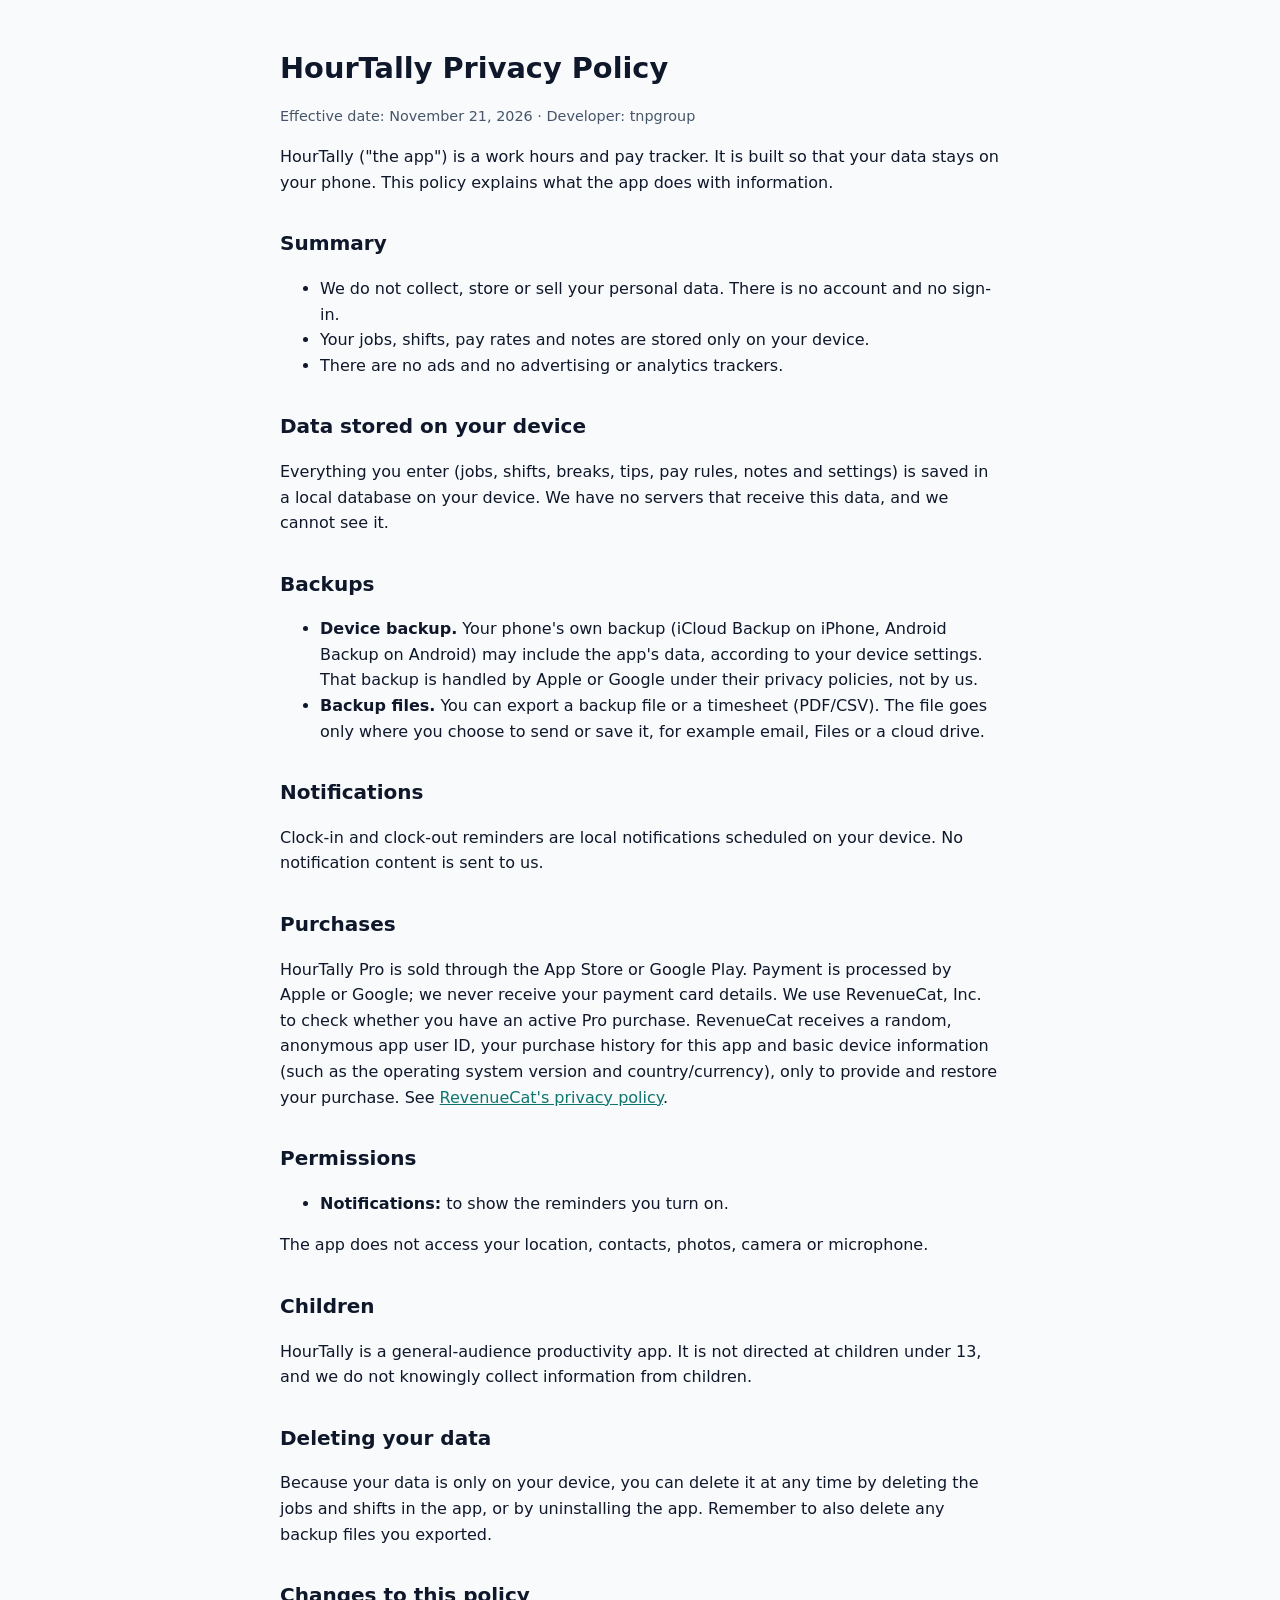
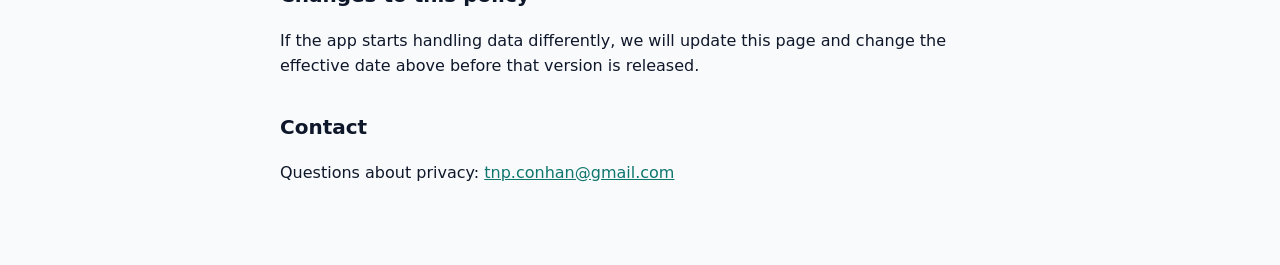
==== hourtally/privacy.html @ 39234b69 "HourTally: privacy policy and support pages Co-Authored-By: Claude Opus 5.5 <noreply@anthropic.com>" ====
<!doctype html>
<html lang="en">
<head>
<meta charset="utf-8">
<meta name="viewport" content="width=device-width, initial-scale=1">
<title>HourTally Privacy Policy</title>
<link rel="stylesheet" href="../style.css">
</head>
<body>
<main>
<h1>HourTally Privacy Policy</h1>
<p class="meta">Effective date: November 21, 2026 · Developer: tnpgroup</p>

<p>HourTally ("the app") is a work hours and pay tracker. It is built so that your data stays on your phone. This policy explains what the app does with information.</p>

<h2>Summary</h2>
<ul>
  <li>We do not collect, store or sell your personal data. There is no account and no sign-in.</li>
  <li>Your jobs, shifts, pay rates and notes are stored only on your device.</li>
  <li>There are no ads and no advertising or analytics trackers.</li>
</ul>

<h2>Data stored on your device</h2>
<p>Everything you enter (jobs, shifts, breaks, tips, pay rules, notes and settings) is saved in a local database on your device. We have no servers that receive this data, and we cannot see it.</p>

<h2>Backups</h2>
<ul>
  <li><strong>Device backup.</strong> Your phone's own backup (iCloud Backup on iPhone, Android Backup on Android) may include the app's data, according to your device settings. That backup is handled by Apple or Google under their privacy policies, not by us.</li>
  <li><strong>Backup files.</strong> You can export a backup file or a timesheet (PDF/CSV). The file goes only where you choose to send or save it, for example email, Files or a cloud drive.</li>
</ul>

<h2>Notifications</h2>
<p>Clock-in and clock-out reminders are local notifications scheduled on your device. No notification content is sent to us.</p>

<h2>Purchases</h2>
<p>HourTally Pro is sold through the App Store or Google Play. Payment is processed by Apple or Google; we never receive your payment card details. We use RevenueCat, Inc. to check whether you have an active Pro purchase. RevenueCat receives a random, anonymous app user ID, your purchase history for this app and basic device information (such as the operating system version and country/currency), only to provide and restore your purchase. See <a href="https://www.revenuecat.com/privacy">RevenueCat's privacy policy</a>.</p>

<h2>Permissions</h2>
<ul>
  <li><strong>Notifications:</strong> to show the reminders you turn on.</li>
</ul>
<p>The app does not access your location, contacts, photos, camera or microphone.</p>

<h2>Children</h2>
<p>HourTally is a general-audience productivity app. It is not directed at children under 13, and we do not knowingly collect information from children.</p>

<h2>Deleting your data</h2>
<p>Because your data is only on your device, you can delete it at any time by deleting the jobs and shifts in the app, or by uninstalling the app. Remember to also delete any backup files you exported.</p>

<h2>Changes to this policy</h2>
<p>If the app starts handling data differently, we will update this page and change the effective date above before that version is released.</p>

<h2>Contact</h2>
<p>Questions about privacy: <a href="mailto:tnp.conhan@gmail.com">tnp.conhan@gmail.com</a></p>
</main>
</body>
</html>
---- style.css ----
:root { --bg: #f8fafc; --fg: #0f172a; --muted: #475569; --link: #0f766e; }
@media (prefers-color-scheme: dark) { :root { --bg: #0b1220; --fg: #e2e8f0; --muted: #94a3b8; --link: #5eead4; } }
body { margin: 0; background: var(--bg); color: var(--fg); font: 16px/1.6 system-ui, -apple-system, "Segoe UI", Roboto, sans-serif; }
main { max-width: 720px; margin: 0 auto; padding: 32px 16px 64px; }
h1 { font-size: 1.8rem; line-height: 1.2; }
h2 { margin-top: 2rem; font-size: 1.25rem; }
h3 { margin-top: 1.5rem; font-size: 1.05rem; }
a { color: var(--link); }
.meta { color: var(--muted); font-size: .9rem; }
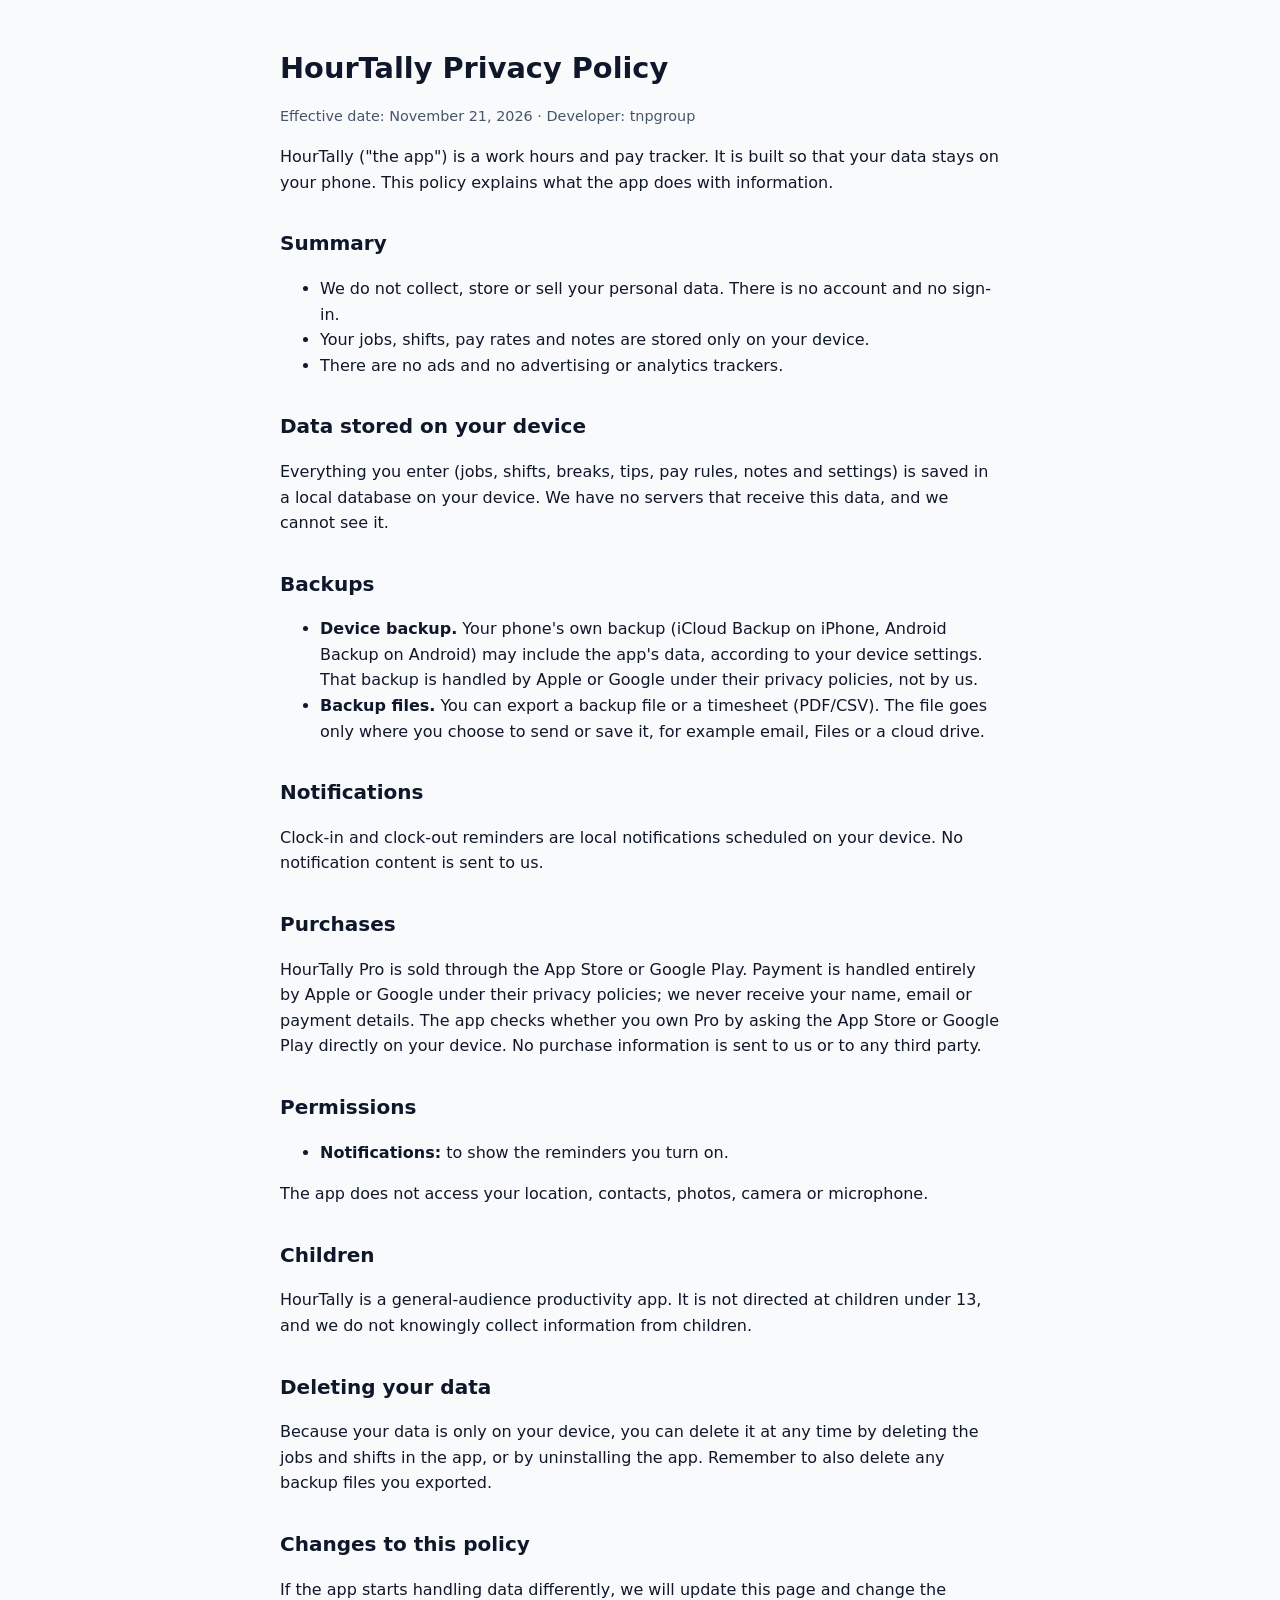
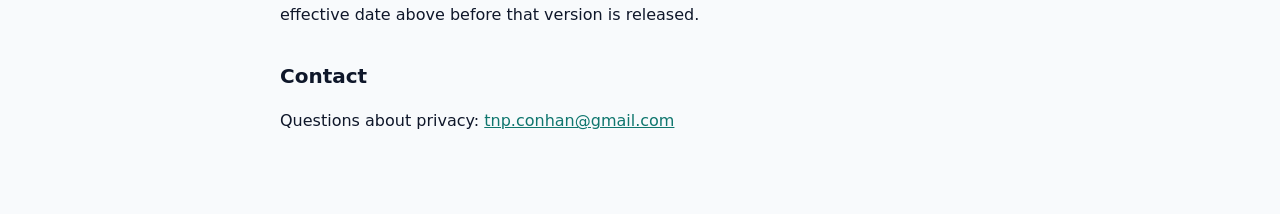
==== commit 87129b38: "HourTally privacy: purchases checked on device, no third party Co-Authored-By: Claude Opus 5.5 <nore" ====
--- a/hourtally/privacy.html
+++ b/hourtally/privacy.html
@@ -33,7 +33,7 @@
 <p>Clock-in and clock-out reminders are local notifications scheduled on your device. No notification content is sent to us.</p>
 
 <h2>Purchases</h2>
-<p>HourTally Pro is sold through the App Store or Google Play. Payment is processed by Apple or Google; we never receive your payment card details. We use RevenueCat, Inc. to check whether you have an active Pro purchase. RevenueCat receives a random, anonymous app user ID, your purchase history for this app and basic device information (such as the operating system version and country/currency), only to provide and restore your purchase. See <a href="https://www.revenuecat.com/privacy">RevenueCat's privacy policy</a>.</p>
+<p>HourTally Pro is sold through the App Store or Google Play. Payment is handled entirely by Apple or Google under their privacy policies; we never receive your name, email or payment details. The app checks whether you own Pro by asking the App Store or Google Play directly on your device. No purchase information is sent to us or to any third party.</p>
 
 <h2>Permissions</h2>
 <ul>
